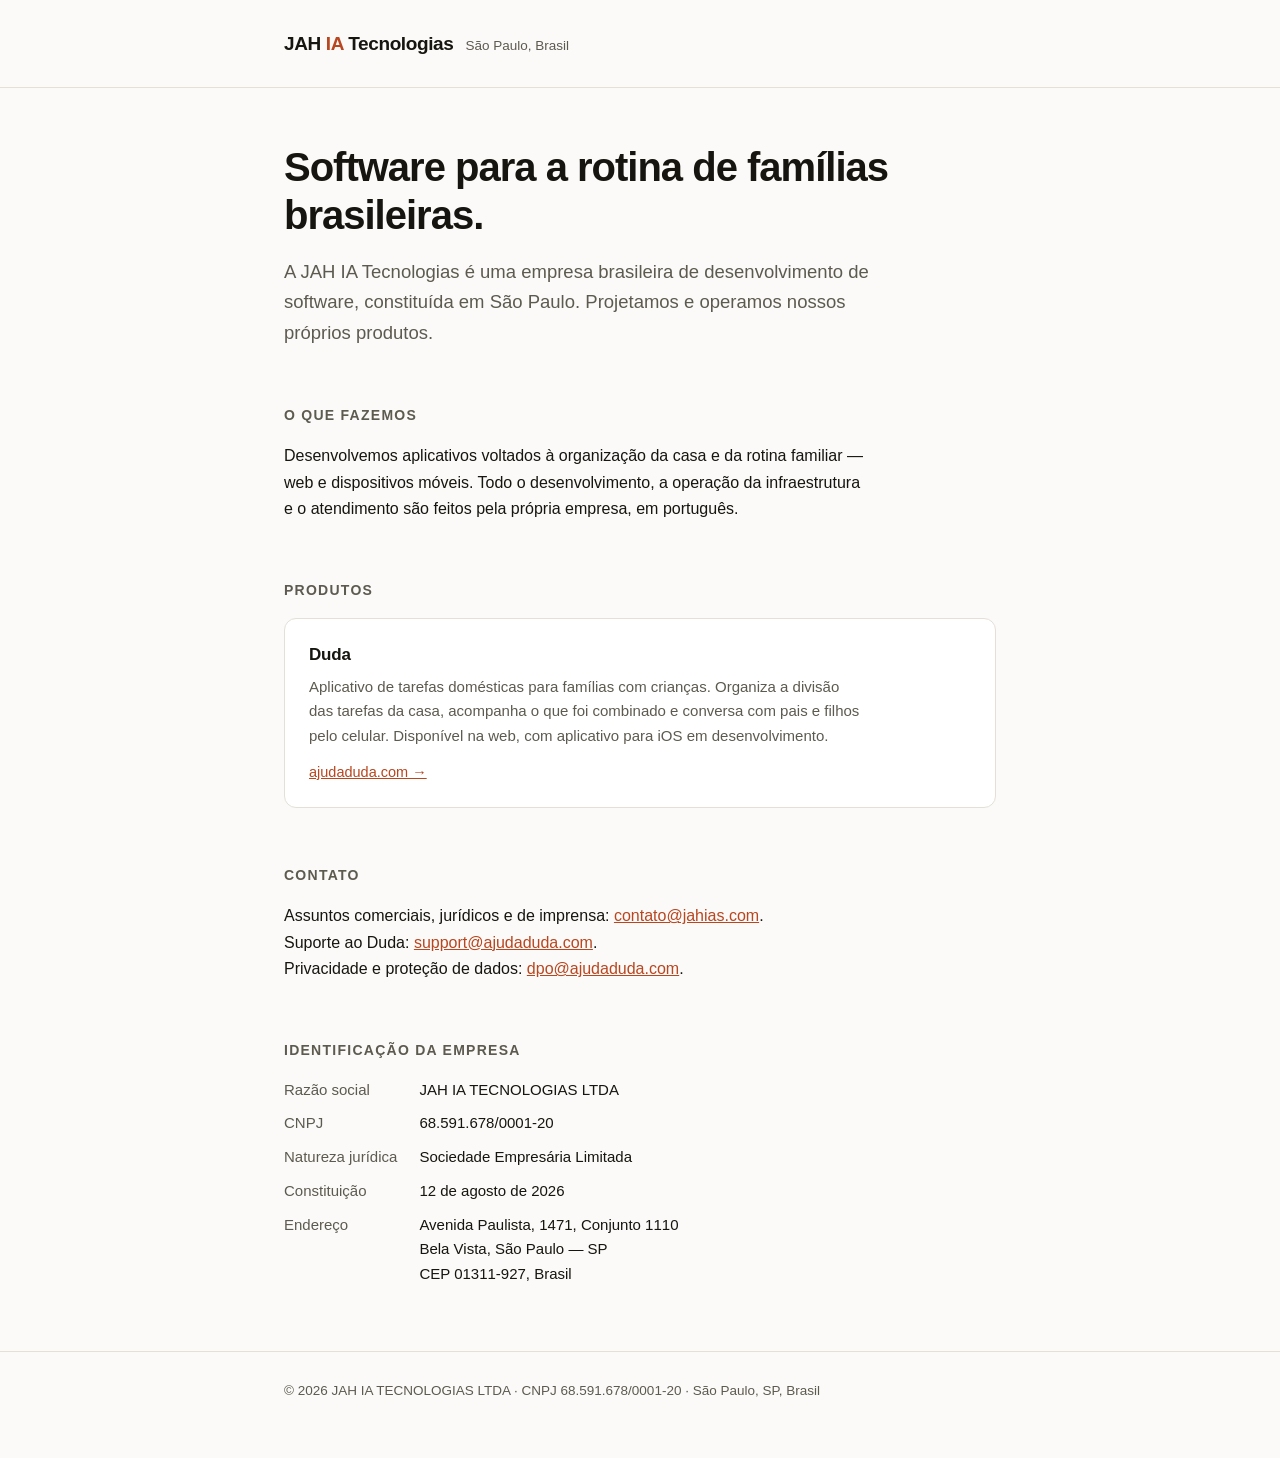
==== index.html @ 9a4e7322 "Corporate site for JAH IA TECNOLOGIAS LTDA" ====
<!doctype html>
<html lang="pt-BR">
<head>
<meta charset="utf-8">
<meta name="viewport" content="width=device-width, initial-scale=1">
<title>JAH IA Tecnologias</title>
<meta name="description" content="JAH IA TECNOLOGIAS LTDA — empresa brasileira de desenvolvimento de software, sediada em São Paulo. Desenvolvemos o Duda, aplicativo de organização de tarefas domésticas para famílias.">
<link rel="canonical" href="https://jahias.com/">
<meta property="og:title" content="JAH IA Tecnologias">
<meta property="og:description" content="Empresa brasileira de desenvolvimento de software, sediada em São Paulo. Desenvolvemos o Duda.">
<meta property="og:url" content="https://jahias.com/">
<meta property="og:type" content="website">
<meta property="og:locale" content="pt_BR">
<script type="application/ld+json">
{
  "@context": "https://schema.org",
  "@type": "Organization",
  "@id": "https://jahias.com/#org",
  "name": "JAH IA Tecnologias",
  "legalName": "JAH IA TECNOLOGIAS LTDA",
  "url": "https://jahias.com/",
  "taxID": "68.591.678/0001-20",
  "foundingDate": "2026-08-12",
  "address": {
    "@type": "PostalAddress",
    "streetAddress": "Avenida Paulista, 1471, Conjunto 1110",
    "addressLocality": "São Paulo",
    "addressRegion": "SP",
    "postalCode": "01311-927",
    "addressCountry": "BR"
  },
  "contactPoint": [{
    "@type": "ContactPoint",
    "contactType": "customer support",
    "email": "contato@jahias.com",
    "availableLanguage": ["Portuguese"],
    "areaServed": "BR"
  }],
  "owns": {
    "@type": "SoftwareApplication",
    "name": "Duda",
    "applicationCategory": "LifestyleApplication",
    "url": "https://www.ajudaduda.com"
  }
}
</script>
<style>
  :root{
    --bg:#fbfaf8; --panel:#fff; --ink:#16150f; --muted:#5d5a4f;
    --line:#e4e0d6; --accent:#b8461f;
  }
  @media (prefers-color-scheme: dark){
    :root:not([data-theme="light"]){
      --bg:#131210; --panel:#1b1a17; --ink:#f2f0ea; --muted:#a5a094;
      --line:#2e2c27; --accent:#e87a4d;
    }
  }
  *{box-sizing:border-box}
  body{
    margin:0; background:var(--bg); color:var(--ink);
    font:16px/1.65 -apple-system,BlinkMacSystemFont,"Segoe UI",Inter,Roboto,Helvetica,Arial,sans-serif;
    -webkit-font-smoothing:antialiased;
  }
  .wrap{max-width:760px;margin:0 auto;padding:0 24px}
  header{border-bottom:1px solid var(--line);padding:28px 0}
  header .wrap{display:flex;align-items:baseline;gap:12px;flex-wrap:wrap}
  .mark{font-weight:700;letter-spacing:-.02em;font-size:19px}
  .mark span{color:var(--accent)}
  .tag{color:var(--muted);font-size:13.5px}
  h1{font-size:clamp(28px,5vw,40px);line-height:1.18;letter-spacing:-.025em;margin:56px 0 18px;font-weight:680}
  h2{font-size:14px;text-transform:uppercase;letter-spacing:.09em;color:var(--muted);
     margin:56px 0 16px;font-weight:650}
  .lede{font-size:18.5px;color:var(--muted);margin:0 0 8px;max-width:60ch}
  p{max-width:66ch}
  a{color:var(--accent)}
  .card{
    background:var(--panel);border:1px solid var(--line);border-radius:12px;
    padding:22px 24px;margin:0 0 16px;
  }
  .card h3{margin:0 0 6px;font-size:17px;letter-spacing:-.01em}
  .card p{margin:0;color:var(--muted);font-size:15px}
  .card .more{display:inline-block;margin-top:12px;font-size:14.5px}
  dl{margin:0;display:grid;grid-template-columns:auto 1fr;gap:9px 22px;font-size:15px}
  dt{color:var(--muted);white-space:nowrap}
  dd{margin:0}
  address{font-style:normal}
  footer{border-top:1px solid var(--line);margin-top:64px;padding:28px 0 56px;
         color:var(--muted);font-size:13.5px}
  @media (max-width:520px){ dl{grid-template-columns:1fr;gap:2px 0} dt{margin-top:10px} }
</style>
</head>
<body>

<header>
  <div class="wrap">
    <div class="mark">JAH <span>IA</span> Tecnologias</div>
    <div class="tag">São Paulo, Brasil</div>
  </div>
</header>

<main class="wrap">

  <h1>Software para a rotina de famílias brasileiras.</h1>
  <p class="lede">
    A JAH IA Tecnologias é uma empresa brasileira de desenvolvimento de software,
    constituída em São Paulo. Projetamos e operamos nossos próprios produtos.
  </p>

  <h2>O que fazemos</h2>
  <p>
    Desenvolvemos aplicativos voltados à organização da casa e da rotina familiar —
    web e dispositivos móveis. Todo o desenvolvimento, a operação da infraestrutura
    e o atendimento são feitos pela própria empresa, em português.
  </p>

  <h2>Produtos</h2>
  <div class="card">
    <h3>Duda</h3>
    <p>
      Aplicativo de tarefas domésticas para famílias com crianças. Organiza a divisão
      das tarefas da casa, acompanha o que foi combinado e conversa com pais e filhos
      pelo celular. Disponível na web, com aplicativo para iOS em desenvolvimento.
    </p>
    <a class="more" href="https://www.ajudaduda.com">ajudaduda.com &rarr;</a>
  </div>

  <h2>Contato</h2>
  <p>
    Assuntos comerciais, jurídicos e de imprensa:
    <a href="mailto:contato@jahias.com">contato@jahias.com</a>.<br>
    Suporte ao Duda: <a href="mailto:support@ajudaduda.com">support@ajudaduda.com</a>.<br>
    Privacidade e proteção de dados: <a href="mailto:dpo@ajudaduda.com">dpo@ajudaduda.com</a>.
  </p>

  <h2>Identificação da empresa</h2>
  <dl>
    <dt>Razão social</dt><dd>JAH IA TECNOLOGIAS LTDA</dd>
    <dt>CNPJ</dt><dd>68.591.678/0001-20</dd>
    <dt>Natureza jurídica</dt><dd>Sociedade Empresária Limitada</dd>
    <dt>Constituição</dt><dd>12 de agosto de 2026</dd>
    <dt>Endereço</dt>
    <dd>
      <address>
        Avenida Paulista, 1471, Conjunto 1110<br>
        Bela Vista, São Paulo &mdash; SP<br>
        CEP 01311-927, Brasil
      </address>
    </dd>
  </dl>

</main>

<footer>
  <div class="wrap">
    &copy; 2026 JAH IA TECNOLOGIAS LTDA &middot; CNPJ 68.591.678/0001-20 &middot; São Paulo, SP, Brasil
  </div>
</footer>

</body>
</html>
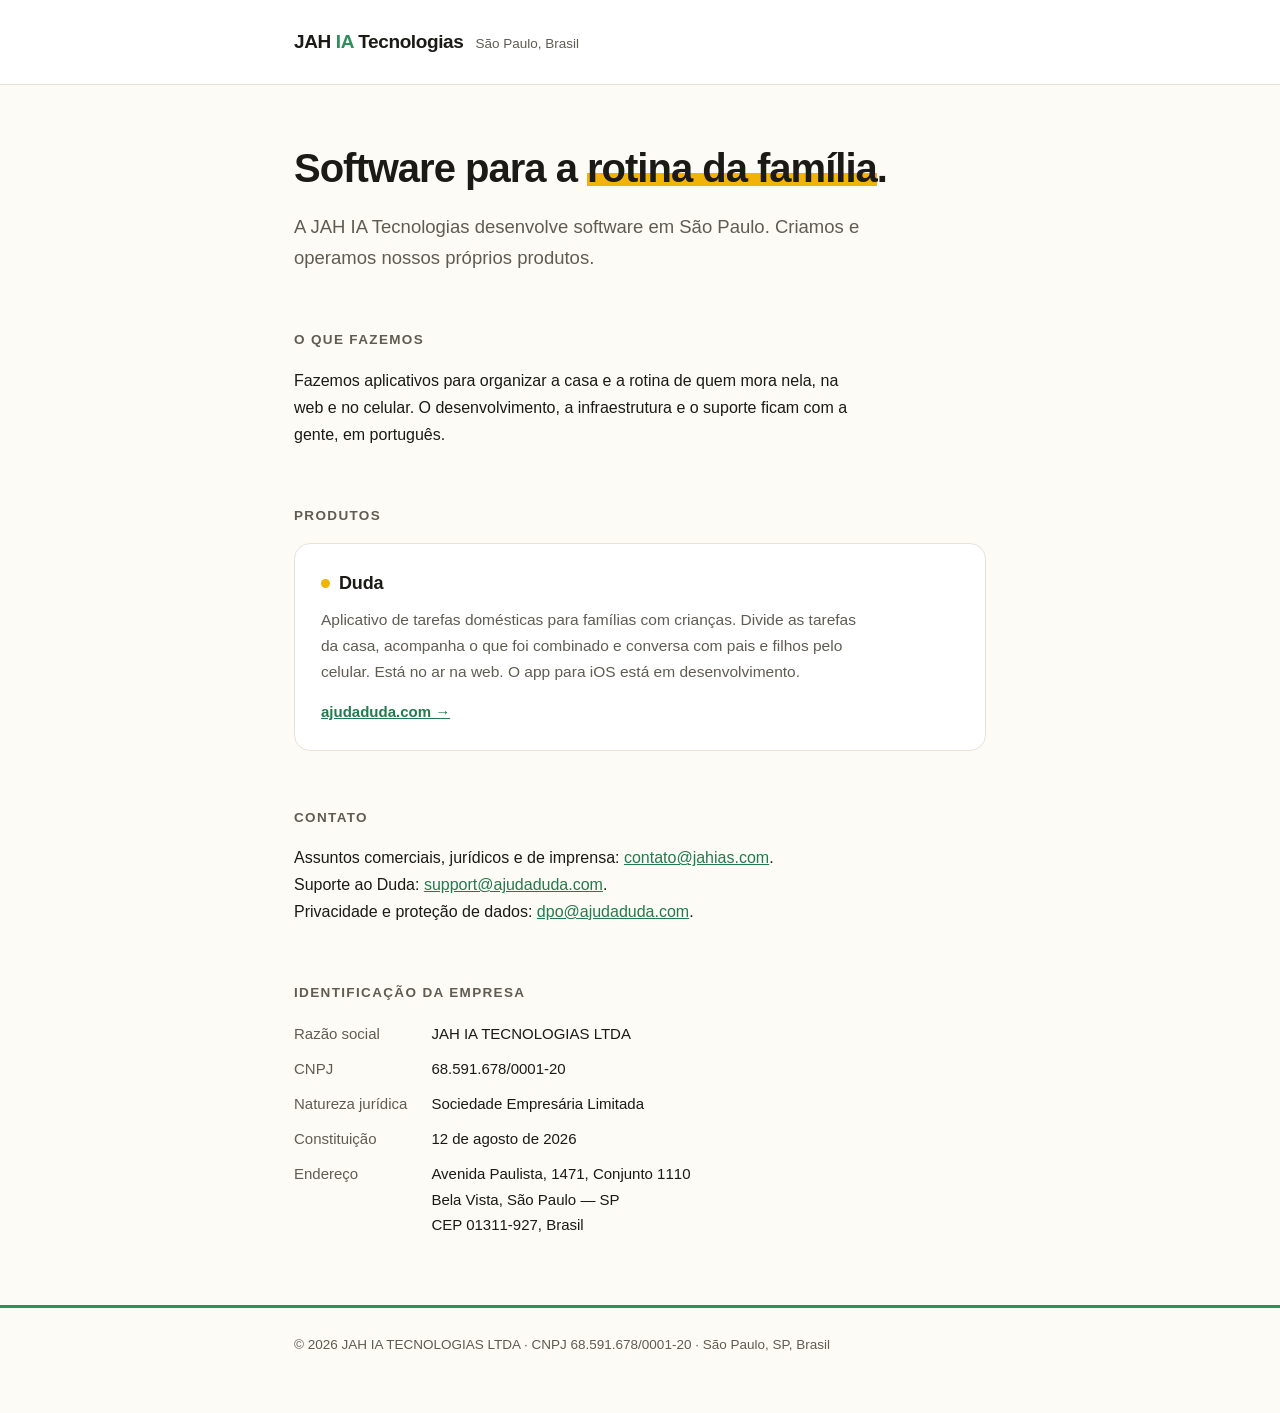
==== commit 9d1b707e: "Tighten the copy and warm up the palette Rationale: the first pass read like generated marketing pro" ====
--- a/index.html
+++ b/index.html
@@ -4,10 +4,10 @@
 <meta charset="utf-8">
 <meta name="viewport" content="width=device-width, initial-scale=1">
 <title>JAH IA Tecnologias</title>
-<meta name="description" content="JAH IA TECNOLOGIAS LTDA — empresa brasileira de desenvolvimento de software, sediada em São Paulo. Desenvolvemos o Duda, aplicativo de organização de tarefas domésticas para famílias.">
+<meta name="description" content="JAH IA TECNOLOGIAS LTDA — empresa brasileira de desenvolvimento de software, em São Paulo. Fazemos o Duda, aplicativo de tarefas domésticas para famílias.">
 <link rel="canonical" href="https://jahias.com/">
 <meta property="og:title" content="JAH IA Tecnologias">
-<meta property="og:description" content="Empresa brasileira de desenvolvimento de software, sediada em São Paulo. Desenvolvemos o Duda.">
+<meta property="og:description" content="Empresa brasileira de desenvolvimento de software, em São Paulo. Fazemos o Duda.">
 <meta property="og:url" content="https://jahias.com/">
 <meta property="og:type" content="website">
 <meta property="og:locale" content="pt_BR">
@@ -46,80 +46,93 @@
 </script>
 <style>
   :root{
-    --bg:#fbfaf8; --panel:#fff; --ink:#16150f; --muted:#5d5a4f;
-    --line:#e4e0d6; --accent:#b8461f;
+    --bg:#fdfbf6; --panel:#fff; --ink:#1b1a16; --muted:#5f5c52;
+    --line:#e8e3d7; --green:#2f8f5b; --yellow:#f2b307; --link:#237a4c;
   }
   @media (prefers-color-scheme: dark){
     :root:not([data-theme="light"]){
-      --bg:#131210; --panel:#1b1a17; --ink:#f2f0ea; --muted:#a5a094;
-      --line:#2e2c27; --accent:#e87a4d;
+      --bg:#14140f; --panel:#1c1c16; --ink:#f3f1e9; --muted:#a8a496;
+      --line:#2f2e26; --green:#5cc98a; --yellow:#f5c53d; --link:#6fd39a;
     }
   }
   *{box-sizing:border-box}
   body{
     margin:0; background:var(--bg); color:var(--ink);
-    font:16px/1.65 -apple-system,BlinkMacSystemFont,"Segoe UI",Inter,Roboto,Helvetica,Arial,sans-serif;
+    font:16px/1.68 -apple-system,BlinkMacSystemFont,"Segoe UI",Inter,Roboto,Helvetica,Arial,sans-serif;
     -webkit-font-smoothing:antialiased;
   }
-  .wrap{max-width:760px;margin:0 auto;padding:0 24px}
-  header{border-bottom:1px solid var(--line);padding:28px 0}
+  .wrap{max-width:740px;margin:0 auto;padding:0 24px}
+  header{border-bottom:1px solid var(--line);padding:26px 0;background:var(--panel)}
   header .wrap{display:flex;align-items:baseline;gap:12px;flex-wrap:wrap}
   .mark{font-weight:700;letter-spacing:-.02em;font-size:19px}
-  .mark span{color:var(--accent)}
+  .mark b{color:var(--green);font-weight:700}
   .tag{color:var(--muted);font-size:13.5px}
-  h1{font-size:clamp(28px,5vw,40px);line-height:1.18;letter-spacing:-.025em;margin:56px 0 18px;font-weight:680}
-  h2{font-size:14px;text-transform:uppercase;letter-spacing:.09em;color:var(--muted);
-     margin:56px 0 16px;font-weight:650}
-  .lede{font-size:18.5px;color:var(--muted);margin:0 0 8px;max-width:60ch}
-  p{max-width:66ch}
-  a{color:var(--accent)}
+  h1{
+    font-size:clamp(28px,5vw,40px);line-height:1.16;letter-spacing:-.025em;
+    margin:60px 0 20px;font-weight:680;
+  }
+  h1 em{
+    font-style:normal;
+    background:linear-gradient(transparent 62%,var(--yellow) 62%,var(--yellow) 92%,transparent 92%);
+  }
+  h2{
+    font-size:13.5px;text-transform:uppercase;letter-spacing:.1em;color:var(--muted);
+    margin:56px 0 16px;font-weight:650;
+  }
+  .lede{font-size:18.5px;color:var(--muted);margin:0;max-width:58ch}
+  p{max-width:64ch}
+  a{color:var(--link)}
   .card{
-    background:var(--panel);border:1px solid var(--line);border-radius:12px;
-    padding:22px 24px;margin:0 0 16px;
+    background:var(--panel);border:1px solid var(--line);border-radius:16px;
+    padding:24px 26px;margin:0;
   }
-  .card h3{margin:0 0 6px;font-size:17px;letter-spacing:-.01em}
-  .card p{margin:0;color:var(--muted);font-size:15px}
-  .card .more{display:inline-block;margin-top:12px;font-size:14.5px}
-  dl{margin:0;display:grid;grid-template-columns:auto 1fr;gap:9px 22px;font-size:15px}
+  .card h3{margin:0 0 8px;font-size:18px;letter-spacing:-.01em;display:flex;align-items:center;gap:9px}
+  .dot{width:9px;height:9px;border-radius:50%;background:var(--yellow);flex:none}
+  .card p{margin:0;color:var(--muted);font-size:15.5px}
+  .card .more{display:inline-block;margin-top:14px;font-size:15px;font-weight:550}
+  dl{margin:0;display:grid;grid-template-columns:auto 1fr;gap:10px 24px;font-size:15px}
   dt{color:var(--muted);white-space:nowrap}
   dd{margin:0}
   address{font-style:normal}
-  footer{border-top:1px solid var(--line);margin-top:64px;padding:28px 0 56px;
-         color:var(--muted);font-size:13.5px}
-  @media (max-width:520px){ dl{grid-template-columns:1fr;gap:2px 0} dt{margin-top:10px} }
+  footer{
+    border-top:3px solid var(--green);margin-top:68px;padding:26px 0 56px;
+    color:var(--muted);font-size:13.5px;
+  }
+  @media (max-width:520px){ dl{grid-template-columns:1fr;gap:2px 0} dt{margin-top:12px} }
 </style>
 </head>
 <body>
 
 <header>
   <div class="wrap">
-    <div class="mark">JAH <span>IA</span> Tecnologias</div>
+    <div class="mark">JAH <b>IA</b> Tecnologias</div>
     <div class="tag">São Paulo, Brasil</div>
   </div>
 </header>
 
 <main class="wrap">
 
-  <h1>Software para a rotina de famílias brasileiras.</h1>
+  <h1>Software para a <em>rotina da família</em>.</h1>
   <p class="lede">
-    A JAH IA Tecnologias é uma empresa brasileira de desenvolvimento de software,
-    constituída em São Paulo. Projetamos e operamos nossos próprios produtos.
+    A JAH IA Tecnologias desenvolve software em São Paulo. Criamos e operamos
+    nossos próprios produtos.
   </p>
 
   <h2>O que fazemos</h2>
   <p>
-    Desenvolvemos aplicativos voltados à organização da casa e da rotina familiar —
-    web e dispositivos móveis. Todo o desenvolvimento, a operação da infraestrutura
-    e o atendimento são feitos pela própria empresa, em português.
+    Fazemos aplicativos para organizar a casa e a rotina de quem mora nela, na
+    web e no celular. O desenvolvimento, a infraestrutura e o suporte ficam com
+    a gente, em português.
   </p>
 
   <h2>Produtos</h2>
   <div class="card">
-    <h3>Duda</h3>
+    <h3><span class="dot"></span>Duda</h3>
     <p>
-      Aplicativo de tarefas domésticas para famílias com crianças. Organiza a divisão
-      das tarefas da casa, acompanha o que foi combinado e conversa com pais e filhos
-      pelo celular. Disponível na web, com aplicativo para iOS em desenvolvimento.
+      Aplicativo de tarefas domésticas para famílias com crianças. Divide as
+      tarefas da casa, acompanha o que foi combinado e conversa com pais e
+      filhos pelo celular. Está no ar na web. O app para iOS está em
+      desenvolvimento.
     </p>
     <a class="more" href="https://www.ajudaduda.com">ajudaduda.com &rarr;</a>
   </div>
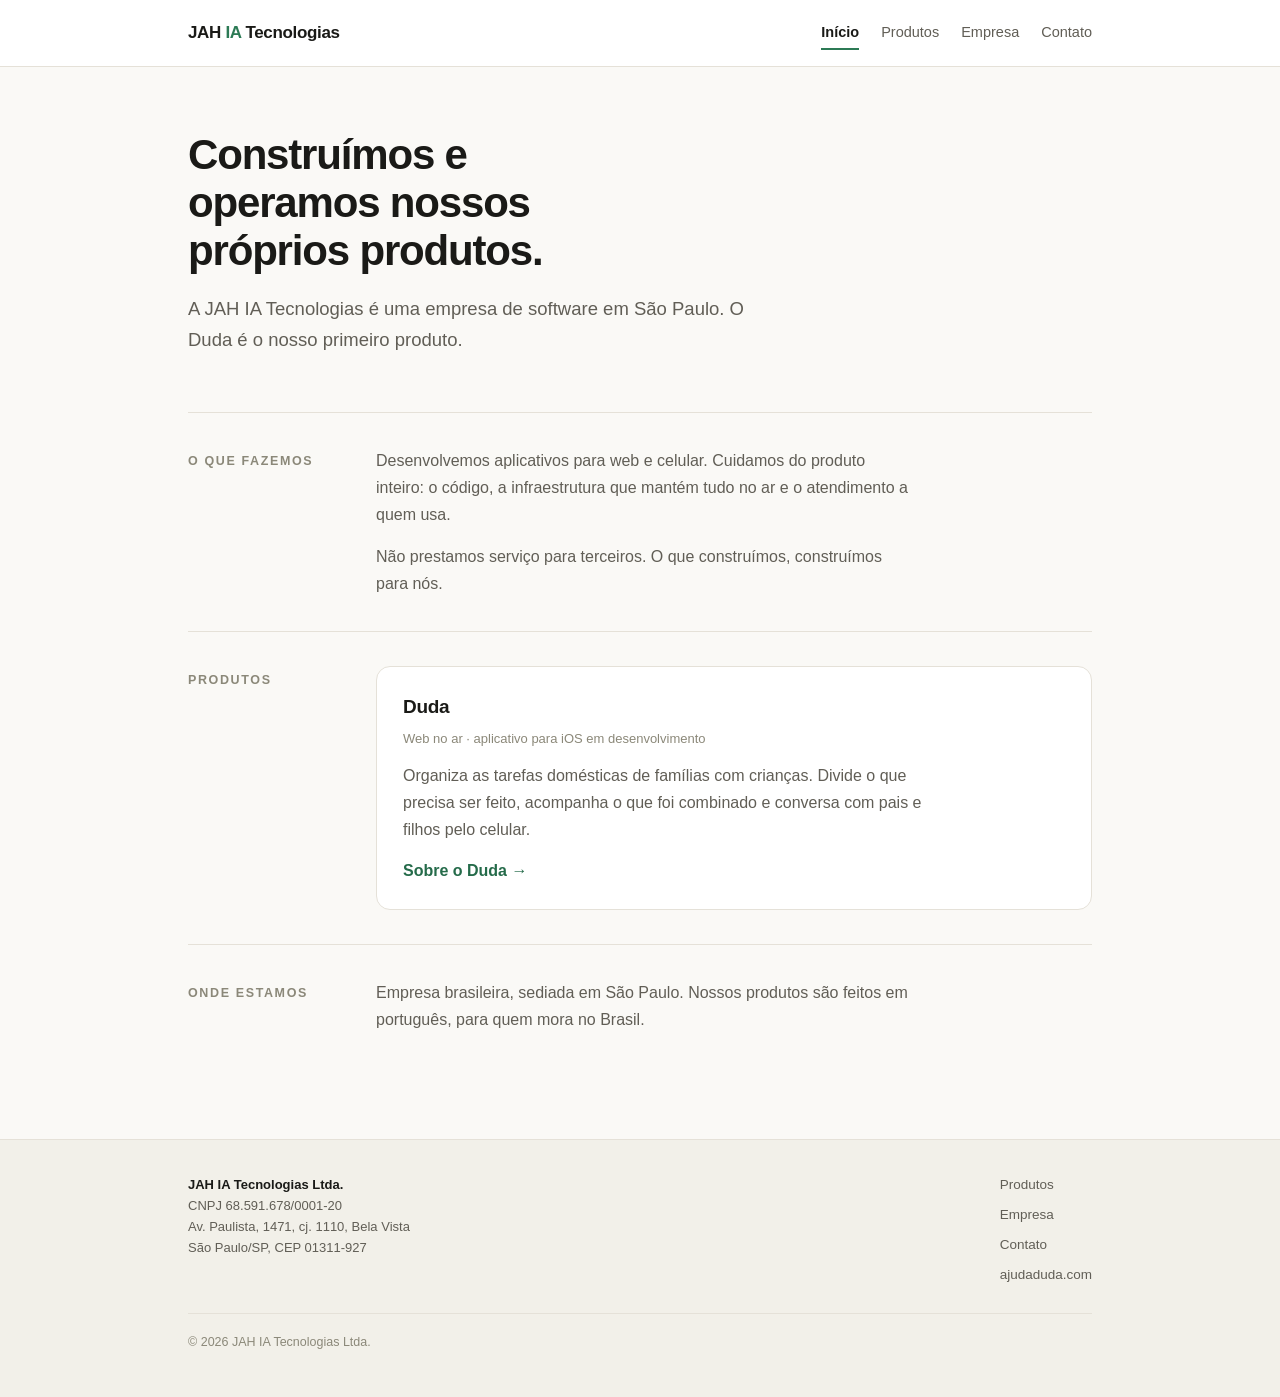
==== commit 72300bdf: "Rebuild as a four-page site Rationale: the single page read as a company card, not as a company that" ====
--- a/index.html
+++ b/index.html
@@ -4,13 +4,14 @@
 <meta charset="utf-8">
 <meta name="viewport" content="width=device-width, initial-scale=1">
 <title>JAH IA Tecnologias</title>
-<meta name="description" content="JAH IA TECNOLOGIAS LTDA — empresa brasileira de desenvolvimento de software, em São Paulo. Fazemos o Duda, aplicativo de tarefas domésticas para famílias.">
+<meta name="description" content="Empresa de software em São Paulo. Construímos e operamos nossos próprios produtos.">
 <link rel="canonical" href="https://jahias.com/">
 <meta property="og:title" content="JAH IA Tecnologias">
-<meta property="og:description" content="Empresa brasileira de desenvolvimento de software, em São Paulo. Fazemos o Duda.">
+<meta property="og:description" content="Empresa de software em São Paulo. Construímos e operamos nossos próprios produtos.">
 <meta property="og:url" content="https://jahias.com/">
 <meta property="og:type" content="website">
 <meta property="og:locale" content="pt_BR">
+<link rel="stylesheet" href="/style.css">
 <script type="application/ld+json">
 {
   "@context": "https://schema.org",
@@ -44,130 +45,87 @@
   }
 }
 </script>
-<style>
-  :root{
-    --bg:#fdfbf6; --panel:#fff; --ink:#1b1a16; --muted:#5f5c52;
-    --line:#e8e3d7; --green:#2f8f5b; --yellow:#f2b307; --link:#237a4c;
-  }
-  @media (prefers-color-scheme: dark){
-    :root:not([data-theme="light"]){
-      --bg:#14140f; --panel:#1c1c16; --ink:#f3f1e9; --muted:#a8a496;
-      --line:#2f2e26; --green:#5cc98a; --yellow:#f5c53d; --link:#6fd39a;
-    }
-  }
-  *{box-sizing:border-box}
-  body{
-    margin:0; background:var(--bg); color:var(--ink);
-    font:16px/1.68 -apple-system,BlinkMacSystemFont,"Segoe UI",Inter,Roboto,Helvetica,Arial,sans-serif;
-    -webkit-font-smoothing:antialiased;
-  }
-  .wrap{max-width:740px;margin:0 auto;padding:0 24px}
-  header{border-bottom:1px solid var(--line);padding:26px 0;background:var(--panel)}
-  header .wrap{display:flex;align-items:baseline;gap:12px;flex-wrap:wrap}
-  .mark{font-weight:700;letter-spacing:-.02em;font-size:19px}
-  .mark b{color:var(--green);font-weight:700}
-  .tag{color:var(--muted);font-size:13.5px}
-  h1{
-    font-size:clamp(28px,5vw,40px);line-height:1.16;letter-spacing:-.025em;
-    margin:60px 0 20px;font-weight:680;
-  }
-  h1 em{
-    font-style:normal;
-    background:linear-gradient(transparent 62%,var(--yellow) 62%,var(--yellow) 92%,transparent 92%);
-  }
-  h2{
-    font-size:13.5px;text-transform:uppercase;letter-spacing:.1em;color:var(--muted);
-    margin:56px 0 16px;font-weight:650;
-  }
-  .lede{font-size:18.5px;color:var(--muted);margin:0;max-width:58ch}
-  p{max-width:64ch}
-  a{color:var(--link)}
-  .card{
-    background:var(--panel);border:1px solid var(--line);border-radius:16px;
-    padding:24px 26px;margin:0;
-  }
-  .card h3{margin:0 0 8px;font-size:18px;letter-spacing:-.01em;display:flex;align-items:center;gap:9px}
-  .dot{width:9px;height:9px;border-radius:50%;background:var(--yellow);flex:none}
-  .card p{margin:0;color:var(--muted);font-size:15.5px}
-  .card .more{display:inline-block;margin-top:14px;font-size:15px;font-weight:550}
-  dl{margin:0;display:grid;grid-template-columns:auto 1fr;gap:10px 24px;font-size:15px}
-  dt{color:var(--muted);white-space:nowrap}
-  dd{margin:0}
-  address{font-style:normal}
-  footer{
-    border-top:3px solid var(--green);margin-top:68px;padding:26px 0 56px;
-    color:var(--muted);font-size:13.5px;
-  }
-  @media (max-width:520px){ dl{grid-template-columns:1fr;gap:2px 0} dt{margin-top:12px} }
-</style>
 </head>
 <body>
-
-<header>
+<header class="site-head">
   <div class="wrap">
-    <div class="mark">JAH <b>IA</b> Tecnologias</div>
-    <div class="tag">São Paulo, Brasil</div>
+    <a class="brand" href="/">JAH <b>IA</b> Tecnologias</a>
+    <nav class="nav">
+      <a href="/" class="active">Início</a>
+      <a href="/produtos/">Produtos</a>
+      <a href="/empresa/">Empresa</a>
+      <a href="/contato/">Contato</a>
+    </nav>
   </div>
 </header>
-
 <main class="wrap">
-
-  <h1>Software para a <em>rotina da família</em>.</h1>
-  <p class="lede">
-    A JAH IA Tecnologias desenvolve software em São Paulo. Criamos e operamos
-    nossos próprios produtos.
-  </p>
-
-  <h2>O que fazemos</h2>
-  <p>
-    Fazemos aplicativos para organizar a casa e a rotina de quem mora nela, na
-    web e no celular. O desenvolvimento, a infraestrutura e o suporte ficam com
-    a gente, em português.
-  </p>
-
-  <h2>Produtos</h2>
-  <div class="card">
-    <h3><span class="dot"></span>Duda</h3>
-    <p>
-      Aplicativo de tarefas domésticas para famílias com crianças. Divide as
-      tarefas da casa, acompanha o que foi combinado e conversa com pais e
-      filhos pelo celular. Está no ar na web. O app para iOS está em
-      desenvolvimento.
+  <div class="phead">
+    <h1>Construímos e operamos nossos próprios produtos.</h1>
+    <p class="lede">
+      A JAH IA Tecnologias é uma empresa de software em São Paulo.
+      O Duda é o nosso primeiro produto.
     </p>
-    <a class="more" href="https://www.ajudaduda.com">ajudaduda.com &rarr;</a>
   </div>
 
-  <h2>Contato</h2>
-  <p>
-    Assuntos comerciais, jurídicos e de imprensa:
-    <a href="mailto:contato@jahias.com">contato@jahias.com</a>.<br>
-    Suporte ao Duda: <a href="mailto:support@ajudaduda.com">support@ajudaduda.com</a>.<br>
-    Privacidade e proteção de dados: <a href="mailto:dpo@ajudaduda.com">dpo@ajudaduda.com</a>.
-  </p>
+  <section class="row">
+    <h2>O que fazemos</h2>
+    <div>
+      <p>
+        Desenvolvemos aplicativos para web e celular. Cuidamos do produto
+        inteiro: o código, a infraestrutura que mantém tudo no ar e o
+        atendimento a quem usa.
+      </p>
+      <p>
+        Não prestamos serviço para terceiros. O que construímos, construímos
+        para nós.
+      </p>
+    </div>
+  </section>
 
-  <h2>Identificação da empresa</h2>
-  <dl>
-    <dt>Razão social</dt><dd>JAH IA TECNOLOGIAS LTDA</dd>
-    <dt>CNPJ</dt><dd>68.591.678/0001-20</dd>
-    <dt>Natureza jurídica</dt><dd>Sociedade Empresária Limitada</dd>
-    <dt>Constituição</dt><dd>12 de agosto de 2026</dd>
-    <dt>Endereço</dt>
-    <dd>
-      <address>
-        Avenida Paulista, 1471, Conjunto 1110<br>
-        Bela Vista, São Paulo &mdash; SP<br>
-        CEP 01311-927, Brasil
+  <section class="row">
+    <h2>Produtos</h2>
+    <div>
+      <div class="prod">
+        <h3>Duda</h3>
+        <p class="status">Web no ar · aplicativo para iOS em desenvolvimento</p>
+        <p>
+          Organiza as tarefas domésticas de famílias com crianças. Divide o que
+          precisa ser feito, acompanha o que foi combinado e conversa com pais e
+          filhos pelo celular.
+        </p>
+        <a href="/produtos/">Sobre o Duda &rarr;</a>
+      </div>
+    </div>
+  </section>
+
+  <section class="row">
+    <h2>Onde estamos</h2>
+    <div>
+      <p>
+        Empresa brasileira, sediada em São Paulo. Nossos produtos são feitos em
+        português, para quem mora no Brasil.
+      </p>
+    </div>
+  </section>
+</main>
+<footer class="site-foot">
+  <div class="wrap">
+    <div class="foot-grid">
+      <address class="legal">
+        <span class="rs">JAH IA Tecnologias Ltda.</span><br>
+        CNPJ 68.591.678/0001-20<br>
+        Av. Paulista, 1471, cj. 1110, Bela Vista<br>
+        São Paulo/SP, CEP 01311-927
       </address>
-    </dd>
-  </dl>
-
-</main>
-
-<footer>
-  <div class="wrap">
-    &copy; 2026 JAH IA TECNOLOGIAS LTDA &middot; CNPJ 68.591.678/0001-20 &middot; São Paulo, SP, Brasil
+      <nav class="foot-nav">
+        <a href="/produtos/">Produtos</a>
+        <a href="/empresa/">Empresa</a>
+        <a href="/contato/">Contato</a>
+        <a href="https://www.ajudaduda.com">ajudaduda.com</a>
+      </nav>
+    </div>
+    <div class="copy">© 2026 JAH IA Tecnologias Ltda.</div>
   </div>
 </footer>
-
 </body>
 </html>
--- a/style.css
+++ b/style.css
@@ -0,0 +1,88 @@
+/* jahias.com — JAH IA Tecnologias */
+
+:root{
+  --bg:#faf9f6; --panel:#fff; --ink:#1a1a17; --muted:#615e56; --faint:#8b8879;
+  --line:#e5e1d8; --green:#2c7a55; --link:#256b4a; --wash:#f2f0e9;
+}
+@media (prefers-color-scheme:dark){
+  :root:not([data-theme="light"]){
+    --bg:#131310; --panel:#1a1a16; --ink:#f0eee7; --muted:#a5a294; --faint:#7d7a6d;
+    --line:#2c2b23; --green:#5cbc8a; --link:#6fcf9b; --wash:#1e1e19;
+  }
+}
+*{box-sizing:border-box}
+html{-webkit-text-size-adjust:100%}
+body{
+  margin:0;background:var(--bg);color:var(--ink);
+  font:16px/1.7 -apple-system,BlinkMacSystemFont,"Segoe UI",Inter,Roboto,Helvetica,Arial,sans-serif;
+  -webkit-font-smoothing:antialiased;
+}
+.wrap{max-width:960px;margin:0 auto;padding:0 28px}
+
+/* header */
+.site-head{border-bottom:1px solid var(--line);background:var(--panel)}
+.site-head .wrap{display:flex;align-items:center;justify-content:space-between;gap:20px;min-height:66px;flex-wrap:wrap}
+.brand{font-weight:700;font-size:17px;letter-spacing:-.02em;text-decoration:none;color:var(--ink);white-space:nowrap}
+.brand b{color:var(--green)}
+.nav{display:flex;gap:22px;flex-wrap:wrap}
+.nav a{
+  text-decoration:none;color:var(--muted);font-size:14.5px;padding:4px 0;
+  border-bottom:2px solid transparent;
+}
+.nav a:hover{color:var(--ink)}
+.nav a.active{color:var(--ink);border-bottom-color:var(--green);font-weight:550}
+
+/* page head */
+.phead{padding:64px 0 8px}
+.phead h1{font-size:clamp(30px,4.6vw,42px);line-height:1.14;letter-spacing:-.028em;margin:0 0 18px;font-weight:660;max-width:17ch}
+.phead .lede{font-size:18.5px;color:var(--muted);margin:0;max-width:56ch}
+.eyebrow{
+  font-size:12.5px;text-transform:uppercase;letter-spacing:.13em;color:var(--faint);
+  font-weight:650;margin:0 0 14px;
+}
+
+/* two-column editorial rows */
+.row{
+  display:grid;grid-template-columns:150px 1fr;gap:38px;
+  padding:34px 0;border-top:1px solid var(--line);
+}
+.row:first-of-type{margin-top:48px}
+.row > h2{
+  font-size:12.5px;text-transform:uppercase;letter-spacing:.13em;color:var(--faint);
+  margin:4px 0 0;font-weight:650;
+}
+.row > div > :first-child{margin-top:0}
+.row > div > :last-child{margin-bottom:0}
+.row p{margin:0 0 15px;max-width:60ch;color:var(--muted)}
+.row p strong{color:var(--ink);font-weight:600}
+a{color:var(--link)}
+
+/* product entry */
+.prod{background:var(--panel);border:1px solid var(--line);border-radius:14px;padding:24px 26px}
+.prod h3{margin:0 0 4px;font-size:19px;letter-spacing:-.015em}
+.prod .status{font-size:13px;color:var(--faint);margin:0 0 12px}
+.prod p{margin:0 0 14px}
+.prod a{font-weight:550;text-decoration:none}
+.prod a:hover{text-decoration:underline}
+
+/* definition list */
+dl.facts{margin:0;display:grid;grid-template-columns:auto 1fr;gap:9px 26px;font-size:15px}
+dl.facts dt{color:var(--faint);white-space:nowrap}
+dl.facts dd{margin:0;color:var(--ink)}
+
+/* footer */
+.site-foot{border-top:1px solid var(--line);background:var(--wash);margin-top:72px;padding:34px 0 44px}
+.foot-grid{display:flex;justify-content:space-between;gap:32px;flex-wrap:wrap}
+.legal{font-size:13px;line-height:1.62;color:var(--muted);font-style:normal;max-width:44ch}
+.legal .rs{color:var(--ink);font-weight:600}
+.foot-nav{display:flex;flex-direction:column;gap:7px}
+.foot-nav a{font-size:13.5px;color:var(--muted);text-decoration:none}
+.foot-nav a:hover{color:var(--ink)}
+.copy{margin-top:26px;padding-top:18px;border-top:1px solid var(--line);font-size:12.5px;color:var(--faint)}
+
+@media (max-width:680px){
+  .row{grid-template-columns:1fr;gap:14px;padding:28px 0}
+  .phead{padding:44px 0 4px}
+  dl.facts{grid-template-columns:1fr;gap:2px 0}
+  dl.facts dt{margin-top:11px}
+}
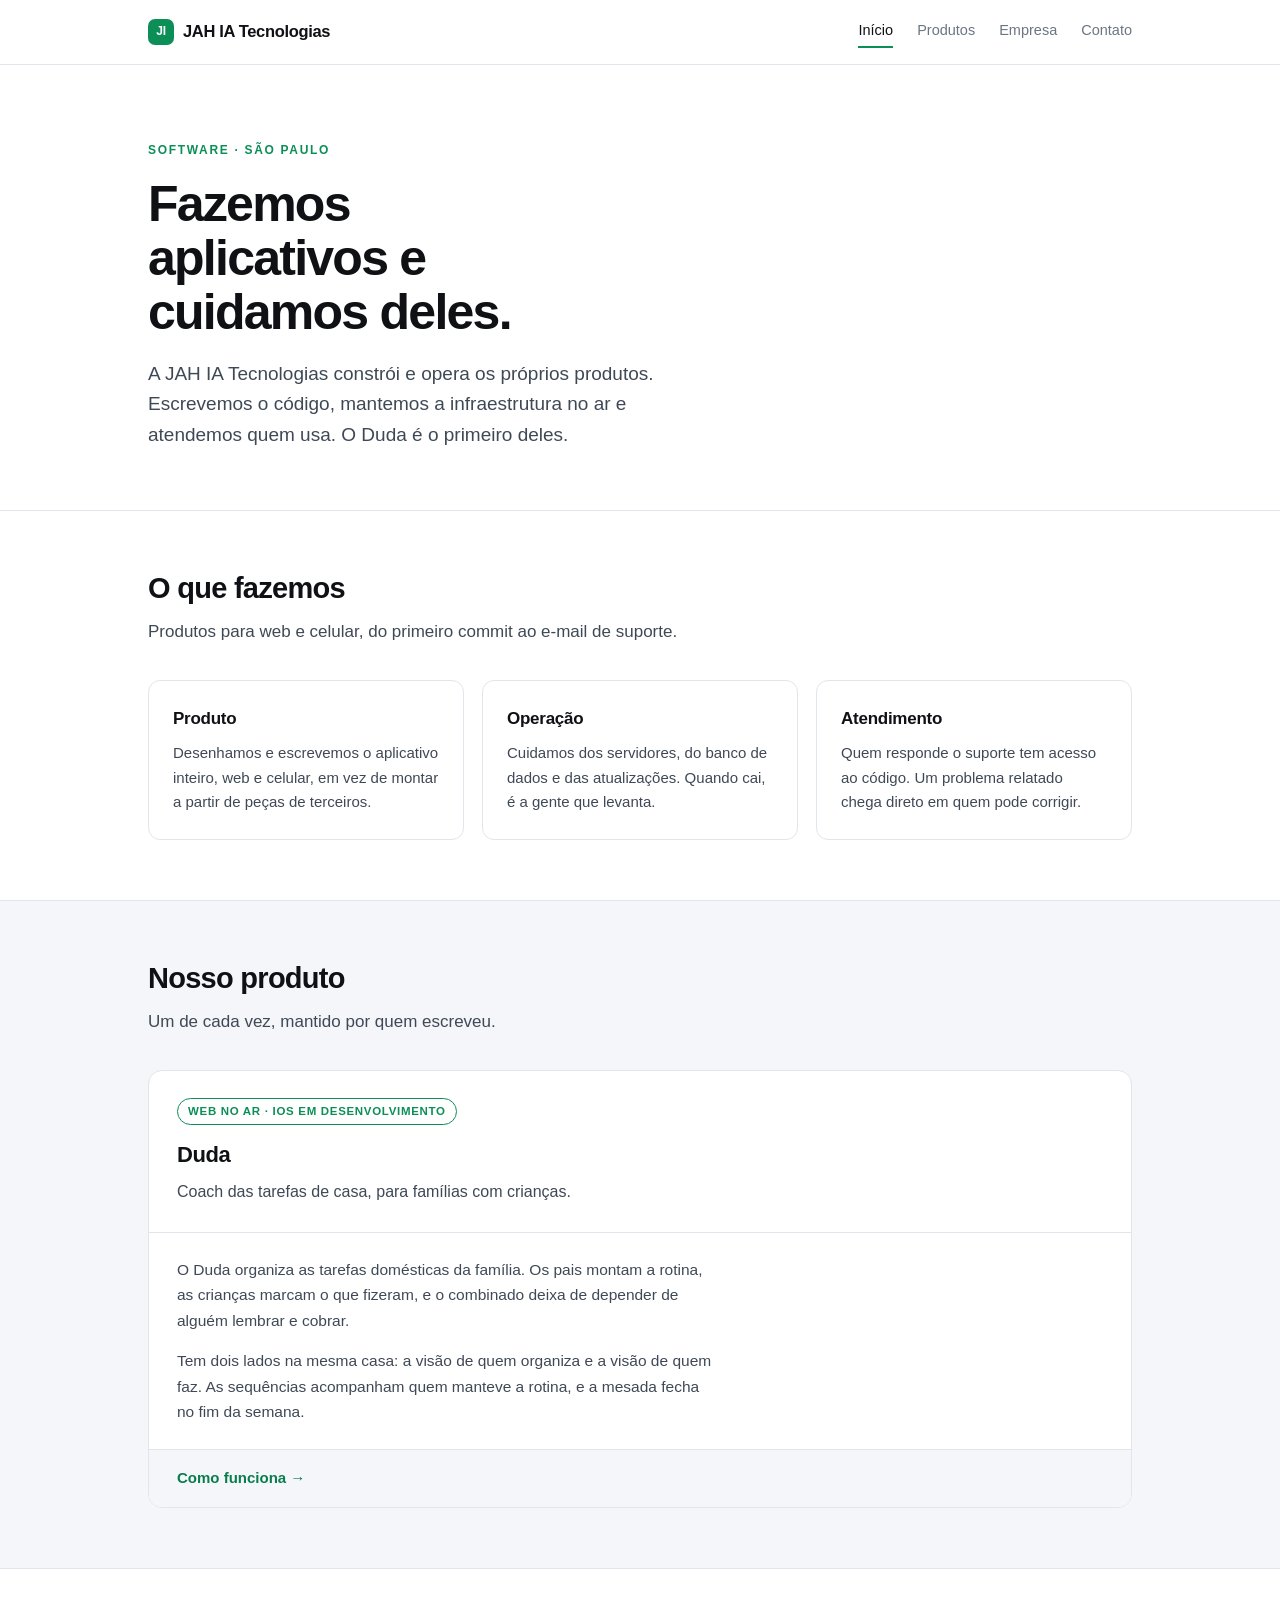
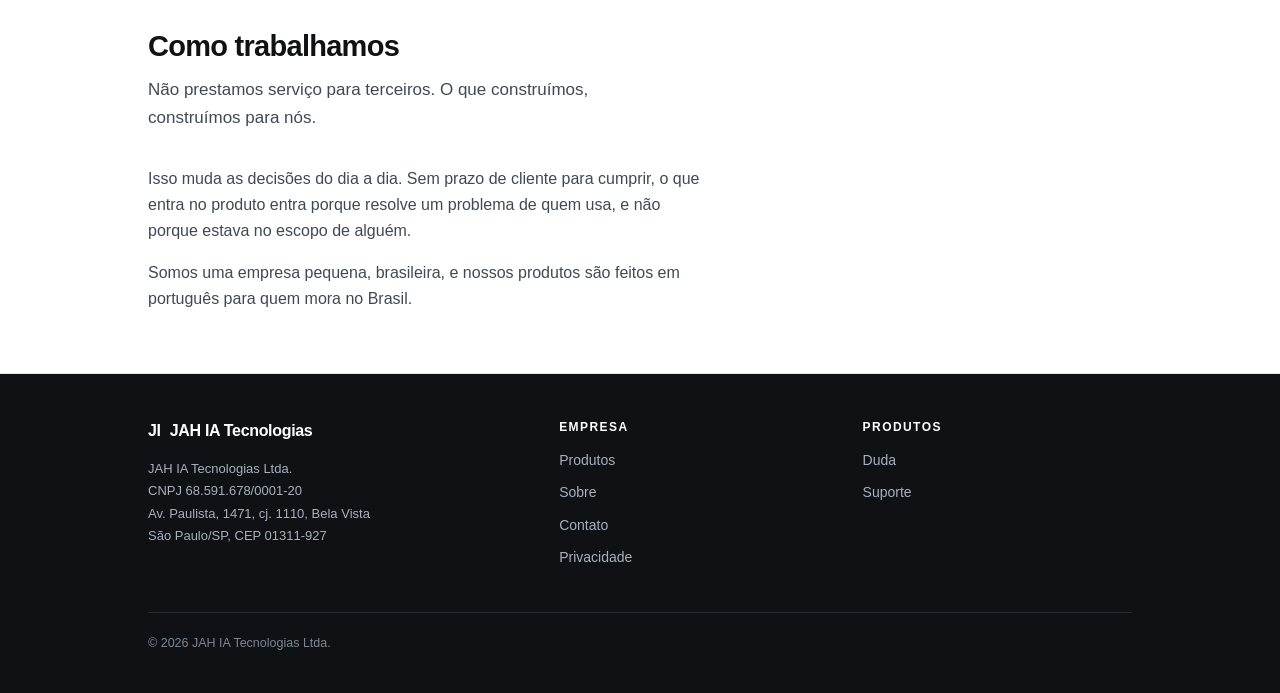
==== commit 7c3f71b5: "Five pages, real product content, new visual language Rationale: three problems with the last pass. " ====
--- a/index.html
+++ b/index.html
@@ -4,52 +4,30 @@
 <meta charset="utf-8">
 <meta name="viewport" content="width=device-width, initial-scale=1">
 <title>JAH IA Tecnologias</title>
-<meta name="description" content="Empresa de software em São Paulo. Construímos e operamos nossos próprios produtos.">
+<meta name="description" content="Empresa de software em São Paulo. Construímos e operamos nossos próprios aplicativos para web e celular.">
 <link rel="canonical" href="https://jahias.com/">
 <meta property="og:title" content="JAH IA Tecnologias">
-<meta property="og:description" content="Empresa de software em São Paulo. Construímos e operamos nossos próprios produtos.">
+<meta property="og:description" content="Empresa de software em São Paulo. Construímos e operamos nossos próprios aplicativos para web e celular.">
 <meta property="og:url" content="https://jahias.com/">
 <meta property="og:type" content="website">
 <meta property="og:locale" content="pt_BR">
 <link rel="stylesheet" href="/style.css">
 <script type="application/ld+json">
-{
-  "@context": "https://schema.org",
-  "@type": "Organization",
-  "@id": "https://jahias.com/#org",
-  "name": "JAH IA Tecnologias",
-  "legalName": "JAH IA TECNOLOGIAS LTDA",
-  "url": "https://jahias.com/",
-  "taxID": "68.591.678/0001-20",
-  "foundingDate": "2026-08-12",
-  "address": {
-    "@type": "PostalAddress",
-    "streetAddress": "Avenida Paulista, 1471, Conjunto 1110",
-    "addressLocality": "São Paulo",
-    "addressRegion": "SP",
-    "postalCode": "01311-927",
-    "addressCountry": "BR"
-  },
-  "contactPoint": [{
-    "@type": "ContactPoint",
-    "contactType": "customer support",
-    "email": "contato@jahias.com",
-    "availableLanguage": ["Portuguese"],
-    "areaServed": "BR"
-  }],
-  "owns": {
-    "@type": "SoftwareApplication",
-    "name": "Duda",
-    "applicationCategory": "LifestyleApplication",
-    "url": "https://www.ajudaduda.com"
-  }
-}
+{"@context":"https://schema.org","@type":"Organization","@id":"https://jahias.com/#org",
+"name":"JAH IA Tecnologias","legalName":"JAH IA TECNOLOGIAS LTDA","url":"https://jahias.com/",
+"taxID":"68.591.678/0001-20","foundingDate":"2026-08-12",
+"address":{"@type":"PostalAddress","streetAddress":"Avenida Paulista, 1471, Conjunto 1110",
+"addressLocality":"São Paulo","addressRegion":"SP","postalCode":"01311-927","addressCountry":"BR"},
+"contactPoint":[{"@type":"ContactPoint","contactType":"customer support","email":"contato@jahias.com",
+"availableLanguage":["Portuguese"],"areaServed":"BR"}],
+"owns":{"@type":"SoftwareApplication","name":"Duda","applicationCategory":"LifestyleApplication",
+"url":"https://www.ajudaduda.com"}}
 </script>
 </head>
 <body>
 <header class="site-head">
   <div class="wrap">
-    <a class="brand" href="/">JAH <b>IA</b> Tecnologias</a>
+    <a class="brand" href="/"><span class="glyph">JI</span>JAH IA Tecnologias</a>
     <nav class="nav">
       <a href="/" class="active">Início</a>
       <a href="/produtos/">Produtos</a>
@@ -58,71 +36,111 @@
     </nav>
   </div>
 </header>
-<main class="wrap">
-  <div class="phead">
-    <h1>Construímos e operamos nossos próprios produtos.</h1>
+<div class="hero">
+  <div class="wrap">
+    <p class="eyebrow">Software · São Paulo</p>
+    <h1>Fazemos aplicativos e cuidamos deles.</h1>
     <p class="lede">
-      A JAH IA Tecnologias é uma empresa de software em São Paulo.
-      O Duda é o nosso primeiro produto.
+      A JAH IA Tecnologias constrói e opera os próprios produtos. Escrevemos o
+      código, mantemos a infraestrutura no ar e atendemos quem usa. O Duda é o
+      primeiro deles.
     </p>
   </div>
+</div>
 
-  <section class="row">
+<section>
+  <div class="wrap">
     <h2>O que fazemos</h2>
-    <div>
-      <p>
-        Desenvolvemos aplicativos para web e celular. Cuidamos do produto
-        inteiro: o código, a infraestrutura que mantém tudo no ar e o
-        atendimento a quem usa.
-      </p>
-      <p>
-        Não prestamos serviço para terceiros. O que construímos, construímos
-        para nós.
-      </p>
-    </div>
-  </section>
-
-  <section class="row">
-    <h2>Produtos</h2>
-    <div>
-      <div class="prod">
-        <h3>Duda</h3>
-        <p class="status">Web no ar · aplicativo para iOS em desenvolvimento</p>
-        <p>
-          Organiza as tarefas domésticas de famílias com crianças. Divide o que
-          precisa ser feito, acompanha o que foi combinado e conversa com pais e
-          filhos pelo celular.
-        </p>
-        <a href="/produtos/">Sobre o Duda &rarr;</a>
+    <p class="sub">
+      Produtos para web e celular, do primeiro commit ao e-mail de suporte.
+    </p>
+    <div class="grid">
+      <div class="card">
+        <h3>Produto</h3>
+        <p>Desenhamos e escrevemos o aplicativo inteiro, web e celular, em vez de montar a partir de peças de terceiros.</p>
+      </div>
+      <div class="card">
+        <h3>Operação</h3>
+        <p>Cuidamos dos servidores, do banco de dados e das atualizações. Quando cai, é a gente que levanta.</p>
+      </div>
+      <div class="card">
+        <h3>Atendimento</h3>
+        <p>Quem responde o suporte tem acesso ao código. Um problema relatado chega direto em quem pode corrigir.</p>
       </div>
     </div>
-  </section>
+  </div>
+</section>
 
-  <section class="row">
-    <h2>Onde estamos</h2>
-    <div>
-      <p>
-        Empresa brasileira, sediada em São Paulo. Nossos produtos são feitos em
-        português, para quem mora no Brasil.
-      </p>
+<section class="tint">
+  <div class="wrap">
+    <h2>Nosso produto</h2>
+    <p class="sub">Um de cada vez, mantido por quem escreveu.</p>
+    <div class="prod">
+      <div class="prod-top">
+        <span class="badge">Web no ar · iOS em desenvolvimento</span>
+        <h3>Duda</h3>
+        <p>Coach das tarefas de casa, para famílias com crianças.</p>
+      </div>
+      <div class="prod-body">
+        <p>
+          O Duda organiza as tarefas domésticas da família. Os pais montam a
+          rotina, as crianças marcam o que fizeram, e o combinado deixa de
+          depender de alguém lembrar e cobrar.
+        </p>
+        <p>
+          Tem dois lados na mesma casa: a visão de quem organiza e a visão de
+          quem faz. As sequências acompanham quem manteve a rotina, e a mesada
+          fecha no fim da semana.
+        </p>
+      </div>
+      <div class="prod-foot">
+        <a href="/produtos/">Como funciona &rarr;</a>
+      </div>
     </div>
-  </section>
-</main>
+  </div>
+</section>
+
+<section>
+  <div class="wrap">
+    <h2>Como trabalhamos</h2>
+    <p class="sub">
+      Não prestamos serviço para terceiros. O que construímos, construímos para nós.
+    </p>
+    <p>
+      Isso muda as decisões do dia a dia. Sem prazo de cliente para cumprir, o
+      que entra no produto entra porque resolve um problema de quem usa, e não
+      porque estava no escopo de alguém.
+    </p>
+    <p>
+      Somos uma empresa pequena, brasileira, e nossos produtos são feitos em
+      português para quem mora no Brasil.
+    </p>
+  </div>
+</section>
 <footer class="site-foot">
   <div class="wrap">
     <div class="foot-grid">
-      <address class="legal">
-        <span class="rs">JAH IA Tecnologias Ltda.</span><br>
-        CNPJ 68.591.678/0001-20<br>
-        Av. Paulista, 1471, cj. 1110, Bela Vista<br>
-        São Paulo/SP, CEP 01311-927
-      </address>
-      <nav class="foot-nav">
+      <div>
+        <div class="fbrand"><span class="glyph">JI</span>JAH IA Tecnologias</div>
+        <address class="legal">
+          JAH IA Tecnologias Ltda.<br>
+          CNPJ 68.591.678/0001-20<br>
+          Av. Paulista, 1471, cj. 1110, Bela Vista<br>
+          São Paulo/SP, CEP 01311-927
+        </address>
+      </div>
+      <div class="foot-col">
+        <h4>Empresa</h4>
         <a href="/produtos/">Produtos</a>
-        <a href="/empresa/">Empresa</a>
+        <a href="/empresa/">Sobre</a>
         <a href="/contato/">Contato</a>
-        <a href="https://www.ajudaduda.com">ajudaduda.com</a>
-      </nav>
+        <a href="/privacidade/">Privacidade</a>
+      </div>
+      <div class="foot-col">
+        <h4>Produtos</h4>
+        <a href="https://www.ajudaduda.com">Duda</a>
+        <a href="mailto:support@ajudaduda.com">Suporte</a>
+      </div>
     </div>
     <div class="copy">© 2026 JAH IA Tecnologias Ltda.</div>
   </div>
--- a/style.css
+++ b/style.css
@@ -1,88 +1,127 @@
 /* jahias.com — JAH IA Tecnologias */
 
 :root{
-  --bg:#faf9f6; --panel:#fff; --ink:#1a1a17; --muted:#615e56; --faint:#8b8879;
-  --line:#e5e1d8; --green:#2c7a55; --link:#256b4a; --wash:#f2f0e9;
+  --bg:#ffffff; --alt:#f4f6f9; --panel:#ffffff;
+  --ink:#0f1115; --body:#3f4956; --faint:#6b7683;
+  --line:#e1e6ec; --green:#0b8f57; --link:#0a7d4c;
+  --dark:#0f1115; --dark-line:#262d37; --dark-body:#a7b1bd;
 }
 @media (prefers-color-scheme:dark){
   :root:not([data-theme="light"]){
-    --bg:#131310; --panel:#1a1a16; --ink:#f0eee7; --muted:#a5a294; --faint:#7d7a6d;
-    --line:#2c2b23; --green:#5cbc8a; --link:#6fcf9b; --wash:#1e1e19;
+    --bg:#0f1115; --alt:#161a20; --panel:#161a20;
+    --ink:#f2f5f8; --body:#b3bcc7; --faint:#828d9a;
+    --line:#252c36; --green:#3ac489; --link:#4dd398;
+    --dark:#080a0d; --dark-line:#222932; --dark-body:#9aa4b1;
   }
 }
 *{box-sizing:border-box}
 html{-webkit-text-size-adjust:100%}
 body{
-  margin:0;background:var(--bg);color:var(--ink);
-  font:16px/1.7 -apple-system,BlinkMacSystemFont,"Segoe UI",Inter,Roboto,Helvetica,Arial,sans-serif;
+  margin:0;background:var(--bg);color:var(--body);
+  font:16px/1.65 -apple-system,BlinkMacSystemFont,"Segoe UI",Inter,Roboto,Helvetica,Arial,sans-serif;
   -webkit-font-smoothing:antialiased;
 }
-.wrap{max-width:960px;margin:0 auto;padding:0 28px}
+.wrap{max-width:1040px;margin:0 auto;padding:0 28px}
+h1,h2,h3{color:var(--ink)}
+a{color:var(--link)}
 
-/* header */
-.site-head{border-bottom:1px solid var(--line);background:var(--panel)}
-.site-head .wrap{display:flex;align-items:center;justify-content:space-between;gap:20px;min-height:66px;flex-wrap:wrap}
-.brand{font-weight:700;font-size:17px;letter-spacing:-.02em;text-decoration:none;color:var(--ink);white-space:nowrap}
-.brand b{color:var(--green)}
-.nav{display:flex;gap:22px;flex-wrap:wrap}
-.nav a{
-  text-decoration:none;color:var(--muted);font-size:14.5px;padding:4px 0;
-  border-bottom:2px solid transparent;
+/* ---------- header ---------- */
+.site-head{border-bottom:1px solid var(--line);background:var(--panel);position:sticky;top:0;z-index:20}
+.site-head .wrap{display:flex;align-items:center;justify-content:space-between;gap:20px;min-height:64px;flex-wrap:wrap}
+.brand{display:flex;align-items:center;gap:9px;font-weight:750;font-size:16.5px;letter-spacing:-.02em;text-decoration:none;color:var(--ink)}
+.brand .glyph{
+  width:26px;height:26px;border-radius:7px;background:var(--green);color:#fff;
+  display:grid;place-items:center;font-size:12px;font-weight:800;letter-spacing:-.03em;flex:none;
 }
+.nav{display:flex;gap:24px;flex-wrap:wrap}
+.nav a{text-decoration:none;color:var(--faint);font-size:14.5px;font-weight:500;padding:3px 0;border-bottom:2px solid transparent}
 .nav a:hover{color:var(--ink)}
-.nav a.active{color:var(--ink);border-bottom-color:var(--green);font-weight:550}
+.nav a.active{color:var(--ink);border-bottom-color:var(--green)}
 
-/* page head */
-.phead{padding:64px 0 8px}
-.phead h1{font-size:clamp(30px,4.6vw,42px);line-height:1.14;letter-spacing:-.028em;margin:0 0 18px;font-weight:660;max-width:17ch}
-.phead .lede{font-size:18.5px;color:var(--muted);margin:0;max-width:56ch}
+/* ---------- hero ---------- */
+.hero{padding:76px 0 60px;border-bottom:1px solid var(--line)}
+.hero h1{
+  font-size:clamp(32px,5.2vw,50px);line-height:1.08;letter-spacing:-.035em;
+  font-weight:760;margin:0 0 20px;max-width:16ch;
+}
+.hero .lede{font-size:19px;line-height:1.6;margin:0;max-width:54ch;color:var(--body)}
 .eyebrow{
-  font-size:12.5px;text-transform:uppercase;letter-spacing:.13em;color:var(--faint);
-  font-weight:650;margin:0 0 14px;
+  font-size:12px;text-transform:uppercase;letter-spacing:.14em;color:var(--green);
+  font-weight:750;margin:0 0 16px;
 }
 
-/* two-column editorial rows */
-.row{
-  display:grid;grid-template-columns:150px 1fr;gap:38px;
-  padding:34px 0;border-top:1px solid var(--line);
+/* ---------- generic section ---------- */
+section{padding:60px 0;border-bottom:1px solid var(--line)}
+section.tint{background:var(--alt)}
+section > .wrap > h2{
+  font-size:clamp(22px,3vw,29px);letter-spacing:-.025em;font-weight:720;
+  margin:0 0 12px;line-height:1.2;
 }
-.row:first-of-type{margin-top:48px}
-.row > h2{
-  font-size:12.5px;text-transform:uppercase;letter-spacing:.13em;color:var(--faint);
-  margin:4px 0 0;font-weight:650;
+.sub{font-size:17px;margin:0 0 34px;max-width:56ch;color:var(--body)}
+p{margin:0 0 15px;max-width:62ch}
+p:last-child{margin-bottom:0}
+
+/* ---------- cards ---------- */
+.grid{display:grid;gap:18px;grid-template-columns:repeat(auto-fit,minmax(248px,1fr))}
+.card{
+  background:var(--panel);border:1px solid var(--line);border-radius:12px;padding:24px;
 }
-.row > div > :first-child{margin-top:0}
-.row > div > :last-child{margin-bottom:0}
-.row p{margin:0 0 15px;max-width:60ch;color:var(--muted)}
-.row p strong{color:var(--ink);font-weight:600}
-a{color:var(--link)}
+.card h3{margin:0 0 8px;font-size:17px;letter-spacing:-.015em;font-weight:680}
+.card p{font-size:15px;margin:0;color:var(--body)}
+.num{
+  display:grid;place-items:center;width:28px;height:28px;border-radius:8px;
+  background:var(--green);color:#fff;font-size:13px;font-weight:750;margin-bottom:13px;
+}
 
-/* product entry */
-.prod{background:var(--panel);border:1px solid var(--line);border-radius:14px;padding:24px 26px}
-.prod h3{margin:0 0 4px;font-size:19px;letter-spacing:-.015em}
-.prod .status{font-size:13px;color:var(--faint);margin:0 0 12px}
-.prod p{margin:0 0 14px}
-.prod a{font-weight:550;text-decoration:none}
-.prod a:hover{text-decoration:underline}
+/* ---------- product block ---------- */
+.prod{border:1px solid var(--line);border-radius:14px;overflow:hidden;background:var(--panel)}
+.prod-top{padding:26px 28px;border-bottom:1px solid var(--line)}
+.prod-top h3{margin:0 0 6px;font-size:22px;letter-spacing:-.02em;font-weight:730}
+.badge{
+  display:inline-block;font-size:11.5px;font-weight:700;letter-spacing:.06em;text-transform:uppercase;
+  color:var(--green);border:1px solid var(--green);border-radius:20px;padding:3px 10px;margin-bottom:12px;
+}
+.prod-body{padding:24px 28px}
+.prod-body p{font-size:15.5px}
+.prod-foot{padding:16px 28px;background:var(--alt);border-top:1px solid var(--line);font-size:15px}
+.prod-foot a{font-weight:600;text-decoration:none}
+.prod-foot a:hover{text-decoration:underline}
 
-/* definition list */
-dl.facts{margin:0;display:grid;grid-template-columns:auto 1fr;gap:9px 26px;font-size:15px}
-dl.facts dt{color:var(--faint);white-space:nowrap}
-dl.facts dd{margin:0;color:var(--ink)}
+/* ---------- plain list ---------- */
+ul.plain{margin:0;padding:0;list-style:none}
+ul.plain li{
+  padding:13px 0 13px 22px;border-bottom:1px solid var(--line);position:relative;
+  font-size:15.5px;max-width:64ch;
+}
+ul.plain li:last-child{border-bottom:0}
+ul.plain li::before{
+  content:"";position:absolute;left:0;top:21px;width:7px;height:7px;border-radius:2px;background:var(--green);
+}
+ul.plain b{color:var(--ink);font-weight:640}
 
-/* footer */
-.site-foot{border-top:1px solid var(--line);background:var(--wash);margin-top:72px;padding:34px 0 44px}
-.foot-grid{display:flex;justify-content:space-between;gap:32px;flex-wrap:wrap}
-.legal{font-size:13px;line-height:1.62;color:var(--muted);font-style:normal;max-width:44ch}
-.legal .rs{color:var(--ink);font-weight:600}
-.foot-nav{display:flex;flex-direction:column;gap:7px}
-.foot-nav a{font-size:13.5px;color:var(--muted);text-decoration:none}
-.foot-nav a:hover{color:var(--ink)}
-.copy{margin-top:26px;padding-top:18px;border-top:1px solid var(--line);font-size:12.5px;color:var(--faint)}
+/* ---------- contact rows ---------- */
+.crow{display:grid;grid-template-columns:190px 1fr;gap:26px;padding:22px 0;border-bottom:1px solid var(--line)}
+.crow:last-child{border-bottom:0}
+.crow h3{margin:0;font-size:15.5px;font-weight:650}
+.crow p{margin:0;font-size:15.5px}
+.crow .note{color:var(--faint);font-size:14px;margin-top:4px}
 
-@media (max-width:680px){
-  .row{grid-template-columns:1fr;gap:14px;padding:28px 0}
-  .phead{padding:44px 0 4px}
-  dl.facts{grid-template-columns:1fr;gap:2px 0}
-  dl.facts dt{margin-top:11px}
+/* ---------- footer ---------- */
+.site-foot{background:var(--dark);color:var(--dark-body);padding:44px 0 40px}
+.foot-grid{display:grid;grid-template-columns:1.4fr 1fr 1fr;gap:34px}
+.site-foot .fbrand{display:flex;align-items:center;gap:9px;font-weight:750;font-size:16px;color:#fff;letter-spacing:-.02em;margin-bottom:14px}
+.legal{font-style:normal;font-size:13px;line-height:1.72;color:var(--dark-body)}
+.foot-col h4{margin:0 0 12px;font-size:12px;text-transform:uppercase;letter-spacing:.12em;color:#fff;font-weight:700}
+.foot-col a{display:block;font-size:14px;color:var(--dark-body);text-decoration:none;margin-bottom:9px}
+.foot-col a:hover{color:#fff}
+.copy{
+  margin-top:34px;padding-top:20px;border-top:1px solid var(--dark-line);
+  font-size:12.5px;color:#7c8794;
 }
+
+@media (max-width:760px){
+  .foot-grid{grid-template-columns:1fr;gap:28px}
+  .crow{grid-template-columns:1fr;gap:6px}
+  .hero{padding:52px 0 44px}
+  section{padding:44px 0}
+}
